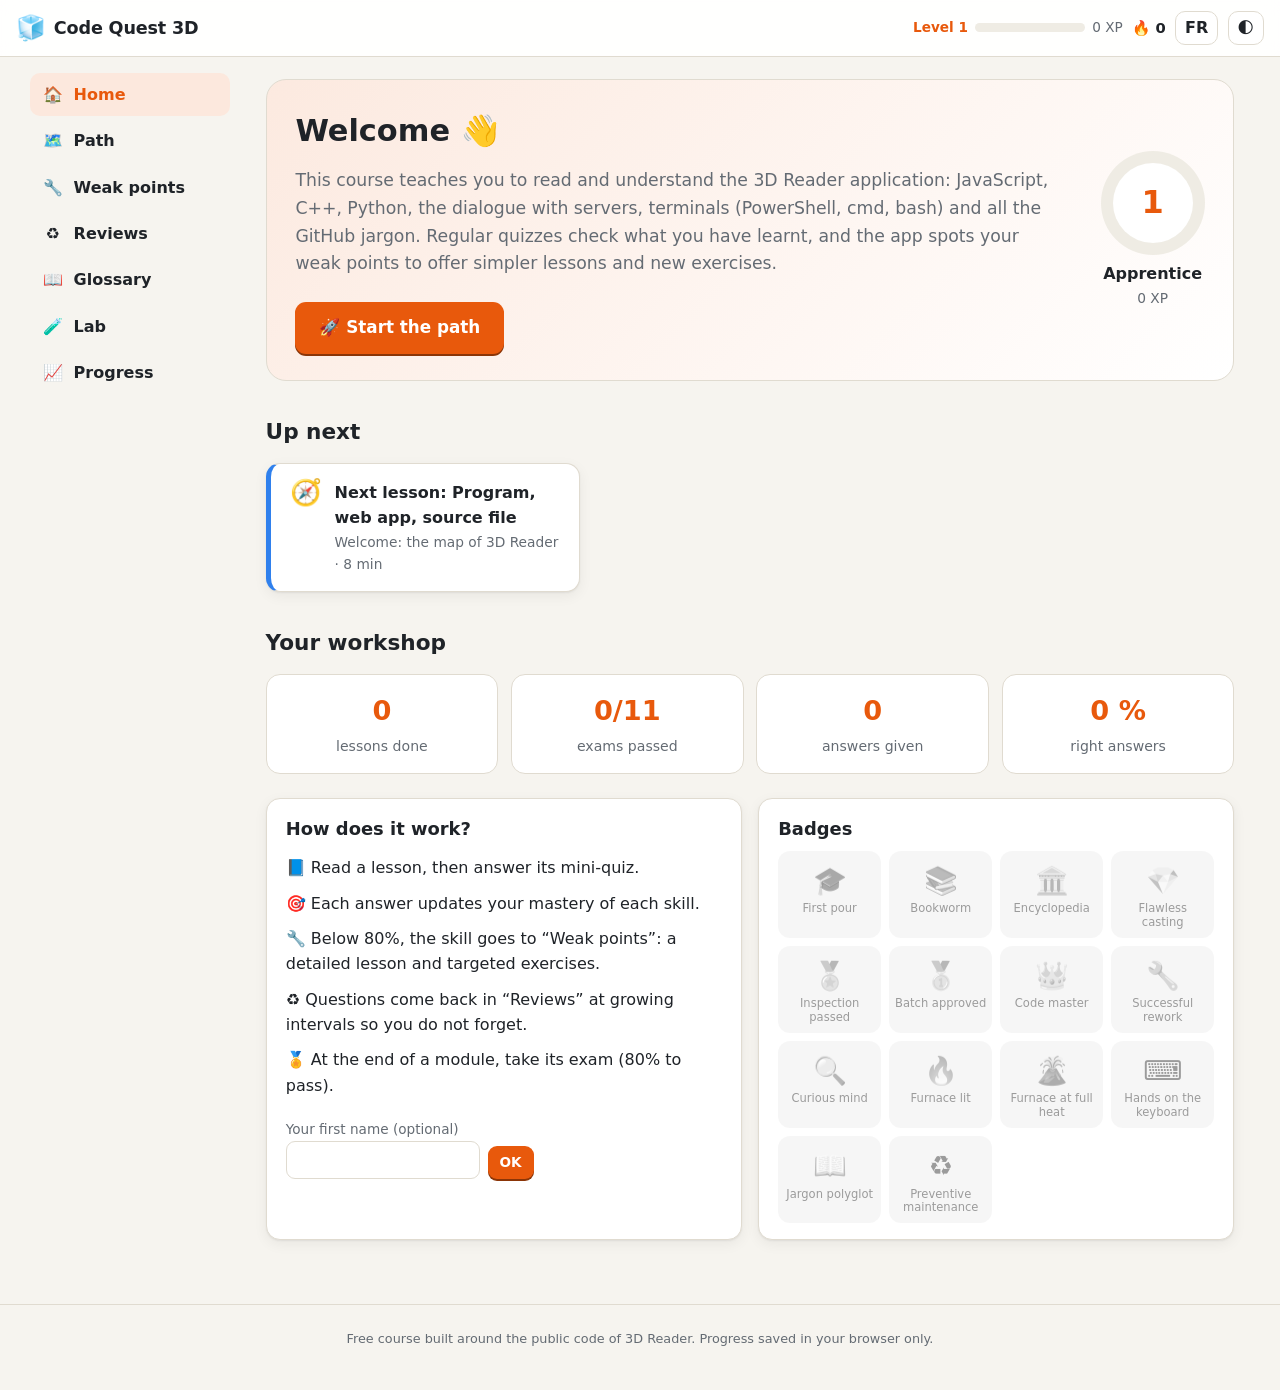
==== formation/index.html @ 5a634fa4 "Add files via upload" ====
<!doctype html>
<html lang="fr">
<head>
  <meta charset="utf-8">
  <meta name="viewport" content="width=device-width, initial-scale=1">
  <title>Code Quest 3D</title>
  <meta name="description" content="Formation ludique pour comprendre l'application 3D Reader : JavaScript, C++, Python, serveurs, terminaux et GitHub.">
  <link rel="icon" href="data:image/svg+xml,<svg xmlns='http://www.w3.org/2000/svg' viewBox='0 0 100 100'><text y='.9em' font-size='90'>🧊</text></svg>">
  <link rel="stylesheet" href="style.css">
</head>
<body>
  <header class="topbar">
    <button type="button" id="menu-btn" class="icon-btn menu-btn" aria-label="Menu">☰</button>
    <a href="#/home" class="brand"><span class="brand-logo" aria-hidden="true">🧊</span><span id="brand-name">Code Quest 3D</span></a>
    <div class="top-right">
      <div id="xp" class="xp"></div>
      <div id="streak" class="streak"></div>
      <button type="button" id="lang-btn" class="icon-btn lang-btn">EN</button>
      <button type="button" id="theme-btn" class="icon-btn" aria-label="Theme">🌓</button>
    </div>
  </header>
  <div class="layout">
    <nav id="nav" class="sidebar" aria-label="Navigation"></nav>
    <main id="view" tabindex="-1"><p class="muted">…</p></main>
  </div>
  <footer id="footer" class="footer"></footer>
  <div id="term-pop" class="term-pop" hidden role="dialog"></div>
  <div id="toasts" class="toasts" aria-live="polite"></div>
  <noscript><p style="padding:2rem">Cette formation a besoin de JavaScript. / This course needs JavaScript.</p></noscript>
  <script type="module" src="js/app.js"></script>
</body>
</html>
---- formation/style.css ----
/* Code Quest 3D — styles. Light by default, dark with the system or the 🌓 button. */
:root {
  --bg: #f6f4ef;
  --bg2: #ffffff;
  --bg3: #efece4;
  --text: #1f2328;
  --muted: #646b73;
  --line: #e0dbd0;
  --brand: #e8590c;
  --brand2: #ffb347;
  --accent: #e8590c;
  --ok: #1a8f4c;
  --ok-bg: #e3f6ea;
  --ko: #c92a2a;
  --ko-bg: #fde8e8;
  --mid: #d08700;
  --mid-bg: #fff3d6;
  --info: #1c6dd0;
  --code-bg: #1e2230;
  --code-text: #e6e9f0;
  --shadow: 0 1px 2px rgb(0 0 0 / 6%), 0 4px 14px rgb(0 0 0 / 6%);
  --radius: 14px;
  --font: system-ui, -apple-system, "Segoe UI", Roboto, Ubuntu, "Helvetica Neue", Arial, sans-serif;
  --mono: ui-monospace, "Cascadia Code", "SF Mono", Menlo, Consolas, "Liberation Mono", monospace;
  color-scheme: light;
}
@media (prefers-color-scheme: dark) {
  :root:not([data-theme="light"]) {
    --bg: #14161b; --bg2: #1c1f26; --bg3: #252932; --text: #e7e9ee; --muted: #9aa3ae; --line: #313642;
    --ok-bg: #133524; --ko-bg: #3b1a1a; --mid-bg: #3a2e10; --code-bg: #0f1117; --shadow: 0 1px 2px rgb(0 0 0 / 40%);
    --ok: #3ccf7a; --ko: #ff6b6b; --mid: #f2b33d; --info: #6aa8ff;
    color-scheme: dark;
  }
}
:root[data-theme="dark"] {
  --bg: #14161b; --bg2: #1c1f26; --bg3: #252932; --text: #e7e9ee; --muted: #9aa3ae; --line: #313642;
  --ok-bg: #133524; --ko-bg: #3b1a1a; --mid-bg: #3a2e10; --code-bg: #0f1117; --shadow: 0 1px 2px rgb(0 0 0 / 40%);
  --ok: #3ccf7a; --ko: #ff6b6b; --mid: #f2b33d; --info: #6aa8ff;
  color-scheme: dark;
}

* { box-sizing: border-box; }
html { scroll-behavior: smooth; }
body { margin: 0; background: var(--bg); color: var(--text); font: 16px/1.6 var(--font); -webkit-font-smoothing: antialiased; }
a { color: var(--info); }
h1 { font-size: 1.9rem; line-height: 1.25; margin: .2em 0 .4em; }
h2 { font-size: 1.35rem; margin: 1.6em 0 .6em; }
h3 { font-size: 1.12rem; margin: 1.3em 0 .4em; }
h4 { font-size: 1rem; margin: 1.1em 0 .3em; }
.muted { color: var(--muted); }
.small { font-size: .86rem; }
.lead { font-size: 1.08rem; color: var(--muted); max-width: 70ch; }
.center { text-align: center; }
code { font-family: var(--mono); font-size: .9em; background: var(--bg3); padding: .1em .35em; border-radius: 5px; }
kbd { font-family: var(--mono); font-size: .85em; border: 1px solid var(--line); border-bottom-width: 2px; border-radius: 5px; padding: .05em .4em; background: var(--bg2); }
table { border-collapse: collapse; width: 100%; margin: 1em 0; font-size: .94rem; }
th, td { border: 1px solid var(--line); padding: .45em .6em; text-align: left; vertical-align: top; }
thead th { background: var(--bg3); }
.table-wrap, .lesson-body table { overflow-x: auto; display: block; }
.lesson-body table { display: table; }
@media (max-width: 700px) { .lesson-body table { display: block; overflow-x: auto; } }

/* ---------------------------------------------------------------- layout */
.topbar { position: sticky; top: 0; z-index: 20; display: flex; align-items: center; gap: .8rem; padding: .55rem 1rem; background: color-mix(in srgb, var(--bg2) 92%, transparent); backdrop-filter: blur(8px); border-bottom: 1px solid var(--line); }
.brand { display: flex; align-items: center; gap: .5rem; font-weight: 800; color: var(--text); text-decoration: none; font-size: 1.1rem; letter-spacing: -.01em; }
.brand-logo { font-size: 1.5rem; }
.top-right { margin-left: auto; display: flex; align-items: center; gap: .6rem; }
.xp { display: flex; align-items: center; gap: .45rem; font-size: .85rem; }
.xp .lvl { font-weight: 700; color: var(--brand); white-space: nowrap; }
.xpbar { width: 110px; height: 9px; background: var(--bg3); border-radius: 99px; overflow: hidden; }
.xpbar i { display: block; height: 100%; background: linear-gradient(90deg, var(--brand), var(--brand2)); border-radius: 99px; transition: width .5s; }
.xpnum { color: var(--muted); white-space: nowrap; }
.streak { font-weight: 700; font-size: .92rem; white-space: nowrap; }
.icon-btn { border: 1px solid var(--line); background: var(--bg2); color: var(--text); border-radius: 10px; height: 34px; min-width: 34px; padding: 0 .55rem; cursor: pointer; font: inherit; font-weight: 700; }
.icon-btn:hover { border-color: var(--brand); }
.menu-btn { display: none; }
.layout { display: grid; grid-template-columns: 220px minmax(0, 1fr); max-width: 1240px; margin: 0 auto; }
.sidebar { position: sticky; top: 56px; align-self: start; display: flex; flex-direction: column; gap: .2rem; padding: 1rem .6rem; height: calc(100vh - 56px); }
.sidebar a { display: flex; align-items: center; gap: .6rem; padding: .55rem .75rem; border-radius: 10px; color: var(--text); text-decoration: none; font-weight: 600; }
.sidebar a:hover { background: var(--bg3); }
.sidebar a.on { background: color-mix(in srgb, var(--brand) 14%, var(--bg2)); color: var(--brand); }
.nav-icon { width: 1.4em; text-align: center; }
.nav-badge { margin-left: auto; font-size: .75rem; background: var(--brand); color: #fff; border-radius: 99px; padding: 0 .45em; min-width: 1.4em; text-align: center; }
.nav-badge:empty { display: none; }
main { padding: 1.4rem 1.6rem 4rem; min-width: 0; outline: none; }
.footer { text-align: center; color: var(--muted); font-size: .8rem; padding: 1.5rem 1rem 2.5rem; border-top: 1px solid var(--line); }

@media (max-width: 860px) {
  .menu-btn { display: inline-block; }
  .layout { grid-template-columns: 1fr; }
  .sidebar { position: fixed; z-index: 30; top: 52px; left: 0; bottom: 0; height: auto; width: 240px; background: var(--bg2); border-right: 1px solid var(--line); transform: translateX(-105%); transition: transform .2s; box-shadow: var(--shadow); }
  body.nav-open .sidebar { transform: none; }
  main { padding: 1rem 16px 4rem; }
  .xpbar, .xpnum { display: none; }
  h1 { font-size: 1.55rem; }
  .brand span:last-child { font-size: 1rem; }
}
@media (max-width: 420px) { #brand-name { display: none; } }

/* ---------------------------------------------------------------- buttons, cards */
.btn { display: inline-flex; align-items: center; justify-content: center; gap: .4rem; border: 0; background: var(--accent); color: #fff; font: inherit; font-weight: 700; padding: .6rem 1.1rem; border-radius: 11px; cursor: pointer; text-decoration: none; box-shadow: 0 2px 0 color-mix(in srgb, var(--accent) 60%, #000); transition: transform .08s, filter .15s; }
.btn:hover { filter: brightness(1.07); }
.btn:active { transform: translateY(2px); box-shadow: none; }
.btn:disabled { opacity: .45; cursor: not-allowed; filter: grayscale(.4); }
.btn.big { font-size: 1.05rem; padding: .8rem 1.5rem; }
.btn.small { font-size: .85rem; padding: .35rem .75rem; border-radius: 9px; }
.btn.ghost { background: var(--bg2); color: var(--text); border: 1px solid var(--line); box-shadow: none; }
.btn.ghost:hover { border-color: var(--accent); }
.btn.danger { background: var(--ko); box-shadow: none; }
.card { background: var(--bg2); border: 1px solid var(--line); border-radius: var(--radius); padding: 1rem 1.2rem; box-shadow: var(--shadow); }
.card h3:first-child, .card h2:first-child { margin-top: 0; }
.grid2 { display: grid; grid-template-columns: repeat(auto-fit, minmax(300px, 1fr)); gap: 1rem; margin-top: 1.5rem; }
.row { display: flex; flex-wrap: wrap; gap: .6rem; align-items: center; }
.chip { display: inline-flex; align-items: center; gap: .3em; font-size: .78rem; font-weight: 600; padding: .15em .6em; border-radius: 99px; background: var(--bg3); color: var(--text); border: 1px solid var(--line); white-space: nowrap; }
button.chip { cursor: pointer; font-family: inherit; }
.chip.on { background: var(--brand); color: #fff; border-color: var(--brand); }
.chip.done { background: var(--ok-bg); color: var(--ok); border-color: transparent; }
.status-weak { --st: var(--ko); }
.status-fragile { --st: var(--mid); }
.status-solid, .status-mastered { --st: var(--ok); }
.status-new { --st: var(--muted); }
.chip[class*="status-"] { border-color: var(--st); }
.warn-box { background: var(--mid-bg); border-radius: 10px; padding: .7rem 1rem; }
ul.plain { list-style: none; padding: 0; margin: 0; }
ul.plain li { padding: .3rem 0; }

/* ---------------------------------------------------------------- home */
.hero { display: flex; gap: 2rem; align-items: center; justify-content: space-between; background: linear-gradient(135deg, color-mix(in srgb, var(--brand) 13%, var(--bg2)), var(--bg2)); border: 1px solid var(--line); border-radius: 20px; padding: 1.6rem 1.8rem; }
.hero .btn { margin-top: .4rem; }
.hero-badge { text-align: center; flex-shrink: 0; }
.ring { --p: 0; width: 104px; height: 104px; border-radius: 50%; display: grid; place-items: center; background: conic-gradient(var(--brand) calc(var(--p) * 1%), var(--bg3) 0); margin: 0 auto .4rem; }
.ring span { width: 80px; height: 80px; border-radius: 50%; background: var(--bg2); display: grid; place-items: center; font-size: 2rem; font-weight: 800; color: var(--brand); }
.rank { font-weight: 700; }
@media (max-width: 640px) { .hero { flex-direction: column-reverse; align-items: stretch; padding: 1.2rem; } }
.recs { display: grid; grid-template-columns: repeat(auto-fill, minmax(280px, 1fr)); gap: .8rem; }
.rec { display: flex; gap: .8rem; align-items: flex-start; text-decoration: none; color: var(--text); border-left: 5px solid var(--accent, var(--brand)); }
a.rec:hover { transform: translateY(-2px); transition: transform .15s; }
.rec.weak { border-left-color: var(--ko); }
.rec.review { border-left-color: var(--info); }
.rec.final { border-left-color: #a855f7; }
.rec-icon { font-size: 1.6rem; line-height: 1; }
.rec-actions { display: flex; gap: .4rem; flex-wrap: wrap; margin-top: .5rem; }
.stats { display: grid; grid-template-columns: repeat(auto-fit, minmax(140px, 1fr)); gap: .8rem; }
.stat { background: var(--bg2); border: 1px solid var(--line); border-radius: var(--radius); padding: .9rem; text-align: center; }
.stat b { display: block; font-size: 1.7rem; color: var(--brand); }
.stat span { color: var(--muted); font-size: .88rem; }
.name-form { margin-top: 1rem; display: flex; gap: .5rem; align-items: end; flex-wrap: wrap; }
.name-form label { display: flex; flex-direction: column; font-size: .85rem; color: var(--muted); }
input[type="text"], input[type="search"], input:not([type]), select { font: inherit; color: var(--text); background: var(--bg2); border: 1px solid var(--line); border-radius: 9px; padding: .45rem .65rem; }
input:focus, select:focus, textarea:focus, button:focus-visible, a:focus-visible { outline: 3px solid color-mix(in srgb, var(--brand) 45%, transparent); outline-offset: 1px; }
.badges { display: grid; grid-template-columns: repeat(auto-fill, minmax(92px, 1fr)); gap: .5rem; }
.badge { text-align: center; padding: .5rem .3rem; border-radius: 12px; background: var(--bg3); filter: grayscale(1); opacity: .45; }
.badge.on { filter: none; opacity: 1; background: color-mix(in srgb, var(--brand2) 25%, var(--bg2)); }
.badge span { font-size: 1.7rem; display: block; }
.badge small { font-size: .72rem; line-height: 1.2; display: block; }

/* ---------------------------------------------------------------- path, module */
.path { list-style: none; padding: 0; margin: 1.2rem 0; position: relative; }
.path::before { content: ""; position: absolute; left: 27px; top: 10px; bottom: 10px; width: 4px; background: var(--line); border-radius: 4px; }
.path-step { position: relative; margin: 0 0 .9rem; }
.path-card { display: flex; gap: .9rem; align-items: center; text-decoration: none; color: var(--text); }
.path-num { position: relative; z-index: 1; flex-shrink: 0; width: 58px; height: 58px; border-radius: 50%; display: grid; place-items: center; font-weight: 800; font-size: 1.2rem; background: var(--bg2); border: 4px solid var(--line); }
.path-step.started .path-num { border-color: var(--accent); }
.path-step.full .path-num, .path-step.passed .path-num { background: var(--accent); color: #fff; border-color: var(--accent); }
.path-icon { font-size: 1.7rem; }
.path-text { flex: 1; display: flex; flex-direction: column; gap: .15rem; background: var(--bg2); border: 1px solid var(--line); border-left: 5px solid var(--accent); border-radius: var(--radius); padding: .7rem 1rem; box-shadow: var(--shadow); }
.path-card:hover .path-text { transform: translateX(3px); transition: transform .15s; }
.meter { position: relative; height: 8px; border-radius: 99px; background: var(--bg3); overflow: visible; margin: .3rem 0; }
.meter i { display: block; height: 100%; border-radius: 99px; background: var(--st, var(--accent)); transition: width .4s; }
.pass-mark { position: absolute; top: -3px; bottom: -3px; width: 2px; background: var(--muted); opacity: .5; }
.crumbs { font-size: .88rem; color: var(--muted); margin-bottom: .5rem; }
.crumbs a { color: var(--muted); }
.module-head { display: flex; gap: 1rem; align-items: center; border-bottom: 4px solid var(--accent); padding-bottom: .8rem; }
.module-icon { font-size: 3rem; }
.lesson-list { list-style: none; padding: 0; margin: 0; display: grid; gap: .4rem; }
.lesson-list a { display: flex; gap: .7rem; align-items: center; padding: .7rem .9rem; border-radius: 12px; background: var(--bg2); border: 1px solid var(--line); text-decoration: none; color: var(--text); }
.lesson-list a:hover { border-color: var(--accent); }
.lesson-list .ls-title { flex: 1; font-weight: 600; }
.lesson-list .done .ls-check { color: var(--ok); font-weight: 800; }
.skill-rows { display: grid; gap: .5rem; }
.skill-row { display: grid; grid-template-columns: minmax(160px, 1.2fr) 2fr auto; gap: .8rem; align-items: center; background: var(--bg2); border: 1px solid var(--line); border-radius: 12px; padding: .55rem .8rem; }
.skill-name { display: flex; flex-direction: column; line-height: 1.3; }
.skill-actions { display: flex; gap: .3rem; }
@media (max-width: 600px) { .skill-row { grid-template-columns: 1fr auto; } .skill-row .meter { grid-column: 1 / -1; grid-row: 2; } }
.exam-card { display: flex; gap: 1rem; align-items: center; justify-content: space-between; flex-wrap: wrap; margin-top: 1.6rem; border-left: 5px solid var(--accent); }
.module-skills { margin: .6rem 0; }
.module-skills summary { cursor: pointer; font-weight: 700; }
.module-skills .skill-rows { margin-top: .7rem; }

/* ---------------------------------------------------------------- lesson */
.lesson { max-width: 860px; }
.lesson-head { border-bottom: 4px solid var(--accent); padding-bottom: .8rem; margin-bottom: 1rem; }
.lesson-meta { display: flex; flex-wrap: wrap; gap: .4rem; align-items: center; }
.deep-toggle { margin-top: .7rem; }
.lesson-body { font-size: 1.02rem; }
.lesson-body p, .lesson-body li { max-width: 75ch; }
.lesson-body h3 { color: var(--accent); filter: brightness(.85); }
:root[data-theme="dark"] .lesson-body h3 { filter: brightness(1.3); }
.lesson-body img { max-width: 100%; }
.lesson-quiz { margin-top: 2rem; text-align: center; border-top: 4px solid var(--accent); }
.lesson-quiz h2 { margin-top: 0; }
.lesson-nav { display: flex; justify-content: space-between; gap: .6rem; margin-top: 1.5rem; flex-wrap: wrap; }
.lesson-nav .btn { max-width: 48%; white-space: normal; text-align: left; }
@media (max-width: 600px) { .lesson-nav .btn { max-width: 100%; flex: 1 1 100%; } }
.callout { border-radius: 12px; padding: .8rem 1rem .8rem 3rem; margin: 1.1rem 0; position: relative; background: var(--bg3); border: 1px solid var(--line); }
.callout::before { position: absolute; left: .9rem; top: .75rem; font-size: 1.3rem; }
.callout > :first-child { margin-top: 0; }
.callout > :last-child { margin-bottom: 0; }
.callout.tip { background: color-mix(in srgb, var(--ok) 10%, var(--bg2)); border-color: color-mix(in srgb, var(--ok) 35%, transparent); }
.callout.tip::before { content: "💡"; }
.callout.warn { background: color-mix(in srgb, var(--ko) 9%, var(--bg2)); border-color: color-mix(in srgb, var(--ko) 35%, transparent); }
.callout.warn::before { content: "⚠️"; }
.callout.analogy { background: color-mix(in srgb, #a855f7 10%, var(--bg2)); border-color: color-mix(in srgb, #a855f7 35%, transparent); }
.callout.analogy::before { content: "🧠"; }
.callout.project { background: color-mix(in srgb, var(--brand) 10%, var(--bg2)); border-color: color-mix(in srgb, var(--brand) 40%, transparent); }
.callout.project::before { content: "🧊"; }
.callout.info { background: color-mix(in srgb, var(--info) 9%, var(--bg2)); border-color: color-mix(in srgb, var(--info) 35%, transparent); }
.callout.info::before { content: "ℹ️"; }
.deep-banner::before { content: "🧩"; }
.term { border-bottom: 2px dotted var(--brand); cursor: help; }
.term:hover { background: color-mix(in srgb, var(--brand) 12%, transparent); }
.term-pop { position: absolute; z-index: 50; background: var(--bg2); border: 1px solid var(--line); border-radius: 12px; padding: .8rem 1rem; box-shadow: 0 10px 30px rgb(0 0 0 / 20%); font-size: .92rem; }
.term-pop p { margin: .35rem 0; }
details { margin: 1rem 0; }
details > summary { cursor: pointer; font-weight: 700; }
.lesson-body details { background: var(--bg2); border: 1px solid var(--line); border-radius: 12px; padding: .6rem 1rem; }
.compare { display: grid; grid-template-columns: repeat(auto-fit, minmax(230px, 1fr)); gap: .6rem; margin: 1rem 0; }
.compare > figure { margin: 0; }
ol.notes { background: var(--bg2); border: 1px solid var(--line); border-radius: 12px; padding: .7rem 1rem .7rem 2.4rem; margin-top: -.4rem; }
ol.notes li { margin: .25rem 0; }
ol.notes li::marker { font-weight: 800; color: var(--brand); }

/* ---------------------------------------------------------------- code */
figure.code { margin: 1rem 0; background: var(--code-bg); border-radius: 12px; overflow: hidden; color: var(--code-text); }
figure.code figcaption { display: flex; justify-content: space-between; align-items: center; font: 600 .78rem var(--mono); color: #aab3c5; padding: .4rem .8rem; background: rgb(255 255 255 / 5%); border-bottom: 1px solid rgb(255 255 255 / 7%); }
figure.code .copy { background: none; border: 0; color: #aab3c5; cursor: pointer; font-size: 1rem; }
figure.code pre { margin: 0; padding: .8rem 1rem; overflow-x: auto; font: .86rem/1.55 var(--mono); }
figure.code code { background: none; padding: 0; font-size: inherit; color: inherit; }
.tok-kw { color: #c792ea; }
.tok-str { color: #c3e88d; }
.tok-num { color: #f78c6c; }
.tok-com { color: #7f8aa3; font-style: italic; }
.tok-fn { color: #82aaff; }
.tok-type { color: #ffcb6b; }
.tok-var { color: #89ddff; }
.tok-add { color: #9be59b; background: rgb(46 160 67 / 18%); display: inline-block; width: 100%; }
.tok-del { color: #ffa7a7; background: rgb(248 81 73 / 18%); display: inline-block; width: 100%; }
.tok-meta { color: #89ddff; }
.marker { display: inline-grid; place-items: center; width: 1.35em; height: 1.35em; border-radius: 50%; background: var(--brand); color: #fff; font: 700 .72rem var(--font); font-style: normal; vertical-align: middle; margin: 0 .15em; }

/* sandbox */
.playground { margin: 1.1rem 0; border-radius: 12px; overflow: hidden; border: 2px solid color-mix(in srgb, #f7df1e 60%, var(--line)); background: var(--code-bg); }
.pg-head { display: flex; justify-content: space-between; align-items: center; gap: .5rem; padding: .4rem .6rem .4rem .9rem; background: color-mix(in srgb, #f7df1e 18%, var(--code-bg)); color: #f3f3f3; font-weight: 700; font-size: .85rem; }
.pg-actions { display: flex; gap: .35rem; }
.pg-head .btn.ghost { background: transparent; color: #eee; border-color: rgb(255 255 255 / 25%); }
.pg-editor { position: relative; font: .86rem/1.55 var(--mono); }
.pg-editor pre, .pg-editor textarea { margin: 0; padding: .8rem 1rem; font: inherit; white-space: pre; tab-size: 2; overflow: hidden; }
.pg-hl { position: absolute; inset: 0; pointer-events: none; color: var(--code-text); }
.pg-hl code { background: none; padding: 0; font-size: inherit; }
.pg-editor textarea { position: relative; display: block; width: 100%; min-height: 4em; resize: none; border: 0; background: transparent; color: transparent; caret-color: #fff; outline: none; overflow-x: auto; }
.pg-editor textarea::selection { background: rgb(130 170 255 / 35%); color: transparent; }
.pg-out { font: .84rem/1.5 var(--mono); background: #0b0d12; color: #d8dee9; padding: .6rem 1rem; min-height: 2.4em; border-top: 1px solid rgb(255 255 255 / 8%); white-space: pre-wrap; word-break: break-word; }
.pg-line::before { content: "› "; color: #5c6370; }
.pg-line.error { color: #ff8a8a; }
.pg-line.warn { color: #ffd479; }
.pg-out .muted, .pg-line.muted { color: #7f8aa3; }

/* terminal */
.terminal-widget { margin: 1.2rem 0; }
.term-intro { margin: 0 0 .5rem; }
.missions { list-style: none; padding: .6rem .9rem; margin: 0 0 .6rem; background: var(--bg2); border: 1px solid var(--line); border-radius: 12px; font-size: .93rem; }
.missions li { padding: .15rem 0; color: var(--muted); }
.missions li.current { color: var(--text); font-weight: 700; }
.missions li.done { color: var(--ok); }
.missions li.all-done { color: var(--brand); font-weight: 800; }
.term-window { border-radius: 12px; overflow: hidden; box-shadow: var(--shadow); border: 1px solid #000; }
.term-bar { display: flex; align-items: center; gap: .6rem; padding: .35rem .7rem; background: #2b2f3a; color: #cfd5e0; font-size: .8rem; }
.term-bar .dots { display: flex; gap: 5px; }
.term-bar .dots i { width: 11px; height: 11px; border-radius: 50%; background: #ff5f57; }
.term-bar .dots i:nth-child(2) { background: #febc2e; }
.term-bar .dots i:nth-child(3) { background: #28c840; }
.term-reset { margin-left: auto; background: none; border: 0; color: #cfd5e0; cursor: pointer; font-size: 1rem; }
.term-screen { background: #0c0c0c; color: #cccccc; font: .84rem/1.45 var(--mono); padding: .6rem .8rem; height: 320px; overflow-y: auto; cursor: text; }
.shell-powershell .term-screen { background: #012456; color: #eeedf0; }
.shell-bash .term-screen { background: #300a24; color: #f2f2f2; }
.term-screen pre { margin: 0; white-space: pre-wrap; word-break: break-word; font: inherit; }
.term-screen pre.err { color: #ff6b6b; }
.shell-powershell .term-screen pre.err { color: #ff8c8c; background: rgb(0 0 0 / 15%); }
.term-screen pre.ok { color: #5af78e; font-weight: 700; }
.term-screen pre.warn { color: #ffd479; }
.term-screen pre.muted { color: #8b8b8b; }
.shell-bash .term-prompt, .shell-bash pre.cmdline { color: #8ae234; }
.term-line { display: flex; align-items: baseline; }
.term-prompt { white-space: pre; }
.term-line input { flex: 1; min-width: 4ch; background: transparent; border: 0; padding: 0; color: inherit; font: inherit; outline: none; caret-color: currentColor; border-radius: 0; }
.term-line input:focus { outline: none; }
.term-tip { font-size: .8rem; margin-top: .35rem; }

/* flow diagram */
.flow-widget, .flow-wrap { margin: 1.2rem 0; }
.flow-stage { --cols: 3; position: relative; background: var(--bg2); border: 1px solid var(--line); border-radius: 14px; padding: .8rem .4rem 1rem; overflow-x: auto; }
.flow-actors, .flow-lanes { display: grid; grid-template-columns: repeat(var(--cols), minmax(88px, 1fr)); min-width: calc(var(--cols) * 92px); }
.flow-actor { text-align: center; font-weight: 700; font-size: .85rem; padding: .3rem; border-radius: 10px; transition: background .2s, transform .2s; line-height: 1.25; }
.flow-icon { display: block; font-size: 1.6rem; }
.flow-actor.speaking { background: color-mix(in srgb, var(--brand) 18%, transparent); transform: scale(1.06); }
.flow-actor.listening { background: color-mix(in srgb, var(--info) 18%, transparent); transform: scale(1.06); }
.flow-lanes { position: absolute; inset: 4.8rem .4rem 1rem; pointer-events: none; }
.flow-lanes i { justify-self: center; width: 2px; background: repeating-linear-gradient(to bottom, var(--line) 0 6px, transparent 6px 11px); }
.flow-steps { position: relative; list-style: none; padding: 0; margin: .5rem 0 0; display: grid; gap: .35rem; min-width: calc(var(--cols) * 92px); }
.flow-step { display: grid; grid-template-columns: repeat(var(--cols), minmax(88px, 1fr)); cursor: pointer; transition: opacity .3s; }
.flow-arrow { grid-column: calc(var(--a) + 1) / calc(var(--b) + 2); margin: 0 calc(50% / (var(--b) - var(--a) + 1)); position: relative; height: 2.1rem; display: flex; align-items: flex-start; justify-content: center; border-bottom: 3px solid var(--muted); }
.flow-step.self .flow-arrow { margin: 0 10%; border: 3px solid var(--muted); border-top: 0; border-radius: 0 0 12px 12px; }
.flow-arrow::after { content: ""; position: absolute; bottom: -8px; right: -2px; border: 6.5px solid transparent; border-left: 10px solid var(--muted); border-right: 0; }
.flow-step.back .flow-arrow::after { right: auto; left: -2px; border-left: 0; border-right: 10px solid var(--muted); }
.flow-step.self .flow-arrow::after { display: none; }
.flow-label { font-size: .78rem; font-weight: 600; background: var(--bg2); padding: 0 .35rem; border-radius: 6px; white-space: nowrap; overflow: hidden; text-overflow: ellipsis; max-width: 100%; }
.flow-dot { position: absolute; bottom: -7px; left: 0; width: 11px; height: 11px; border-radius: 50%; background: var(--brand); opacity: 0; }
.flow-step.back .flow-dot { left: auto; right: 0; }
.flow-step.future { opacity: .28; }
.flow-step.seen .flow-arrow { border-color: var(--ok); }
.flow-step.seen .flow-arrow::after { border-left-color: var(--ok); }
.flow-step.back.seen .flow-arrow::after { border-right-color: var(--ok); border-left-color: transparent; }
.flow-step.active .flow-arrow { border-color: var(--brand); }
.flow-step.active .flow-arrow::after { border-left-color: var(--brand); }
.flow-step.back.active .flow-arrow::after { border-right-color: var(--brand); border-left-color: transparent; }
.flow-step.active .flow-label { color: var(--brand); }
.flow-step.active .flow-dot { animation: travel 1.1s ease-in-out forwards; }
.flow-step.back.active .flow-dot { animation-name: travel-back; }
@keyframes travel { from { left: 0; opacity: 1; } to { left: calc(100% - 11px); opacity: 1; } }
@keyframes travel-back { from { right: 0; opacity: 1; } to { right: calc(100% - 11px); opacity: 1; } }
.flow-detail { min-height: 4.2rem; margin-top: .6rem; padding: .7rem 1rem; border-radius: 12px; background: var(--bg3); font-size: .95rem; }
.flow-detail div { margin-top: .3rem; }
.flow-controls { display: flex; gap: .4rem; align-items: center; margin-top: .5rem; flex-wrap: wrap; }

/* ---------------------------------------------------------------- quiz */
.quiz { max-width: 780px; margin: 0 auto; }
.quiz-head { display: flex; justify-content: space-between; align-items: center; gap: 1rem; }
.quiz-progress-label { font-weight: 700; }
.quiz-bar { height: 10px; background: var(--bg3); border-radius: 99px; overflow: hidden; margin: .7rem 0 1rem; }
.quiz-bar i { display: block; height: 100%; background: linear-gradient(90deg, var(--accent), var(--brand2)); transition: width .4s; }
.question { padding: 1.2rem 1.3rem; }
.q-head { display: flex; justify-content: space-between; font-size: .78rem; text-transform: uppercase; letter-spacing: .05em; color: var(--muted); font-weight: 700; }
.q-level { color: var(--mid); letter-spacing: .1em; }
.q-prompt { font-size: 1.12rem; font-weight: 600; margin: .5rem 0 .8rem; }
.choices { display: grid; gap: .5rem; }
.choices.tf { grid-template-columns: 1fr 1fr; }
.choice { display: flex; gap: .7rem; align-items: flex-start; text-align: left; width: 100%; font: inherit; color: var(--text); background: var(--bg2); border: 2px solid var(--line); border-radius: 12px; padding: .7rem .9rem; cursor: pointer; transition: border-color .15s, background .15s; }
.choice:hover:not(:disabled) { border-color: var(--accent); }
.choice.picked { border-color: var(--accent); background: color-mix(in srgb, var(--accent) 9%, var(--bg2)); }
.choice.right { border-color: var(--ok); background: var(--ok-bg); }
.choice.wrong { border-color: var(--ko); background: var(--ko-bg); }
.choice:disabled { cursor: default; }
.choice .box { font-size: 1.1rem; line-height: 1.4; color: var(--accent); }
.choices.tf .choice { justify-content: center; font-weight: 700; }
.fill-input { font-family: var(--mono) !important; min-width: 9ch; border: 2px solid var(--accent) !important; }
figure.code .fill-input { background: #2a2f40; color: #fff; padding: .05rem .4rem; border-radius: 6px; }
.fill-line { margin: .6rem 0; }
.fill-input.right { border-color: var(--ok) !important; }
.fill-input.wrong { border-color: var(--ko) !important; }
.expected { color: var(--ok); font-weight: 700; }
figure.code .expected code { color: #9be59b; }
.order-list { list-style: none; padding: 0; margin: 0; display: grid; gap: .4rem; counter-reset: ord; }
.order-list li { counter-increment: ord; display: flex; align-items: center; gap: .6rem; background: var(--bg2); border: 2px solid var(--line); border-radius: 12px; padding: .5rem .6rem; cursor: grab; }
.order-list li::before { content: counter(ord); font-weight: 800; color: var(--accent); min-width: 1.2em; }
.order-list li.dragging { opacity: .5; }
.order-list li.right { border-color: var(--ok); background: var(--ok-bg); }
.order-list li.wrong { border-color: var(--ko); background: var(--ko-bg); }
.order-list .txt { flex: 1; }
.order-list .grip { color: var(--muted); }
.order-list .moves { display: flex; gap: .2rem; }
.mv { border: 1px solid var(--line); background: var(--bg3); color: var(--text); border-radius: 7px; width: 30px; height: 28px; cursor: pointer; }
.mv:disabled { opacity: .3; cursor: default; }
.should { font-weight: 700; color: var(--ko); font-size: .85rem; }
.match { display: grid; gap: .5rem; }
.match-row { display: grid; grid-template-columns: 1fr 1.2fr; gap: .6rem; align-items: center; background: var(--bg2); border: 1px solid var(--line); border-radius: 12px; padding: .5rem .7rem; }
.match-row select { width: 100%; }
.match-row select.right { border: 2px solid var(--ok); }
.match-row select.wrong { border: 2px solid var(--ko); }
.match-row .expected { grid-column: 1 / -1; font-size: .9rem; }
@media (max-width: 560px) { .match-row { grid-template-columns: 1fr; } }
figure.code.lines pre { padding: .4rem 0; }
.code-line { display: block; width: 100%; text-align: left; font: inherit; color: inherit; background: none; border: 0; padding: 0 1rem 0 0; cursor: pointer; white-space: pre; border-left: 4px solid transparent; }
.code-line:hover:not(:disabled) { background: rgb(255 255 255 / 7%); }
.code-line.picked { background: rgb(130 170 255 / 20%); border-left-color: #82aaff; }
.code-line.right { background: rgb(46 160 67 / 30%); border-left-color: #3ccf7a; }
.code-line.wrong { background: rgb(248 81 73 / 30%); border-left-color: #ff6b6b; }
.code-line .ln { display: inline-block; width: 2.6em; text-align: right; padding-right: .8em; color: #5c6370; user-select: none; }
.q-hint { margin: .8rem 0 0; font-size: .95rem; }
.q-actions { margin-top: 1rem; }
.q-feedback:empty { display: none; }
.q-feedback { margin-top: 1rem; border-radius: 12px; padding: .8rem 1rem; animation: pop .25s ease-out; }
.q-feedback.ok { background: var(--ok-bg); border: 1px solid color-mix(in srgb, var(--ok) 40%, transparent); }
.q-feedback.ko { background: var(--mid-bg); border: 1px solid color-mix(in srgb, var(--mid) 40%, transparent); }
.fb-title { font-weight: 800; margin-bottom: .2rem; }
.quiz-next { margin-top: 1rem; text-align: right; }
@keyframes pop { from { transform: scale(.97); opacity: 0; } to { transform: none; opacity: 1; } }

.result { max-width: 760px; margin: 0 auto; text-align: center; }
.score-ring { --p: 0; width: 140px; height: 140px; border-radius: 50%; margin: .5rem auto; display: grid; place-items: center; background: conic-gradient(var(--c) calc(var(--p) * 1%), var(--bg3) 0); }
.score-ring.ok { --c: var(--ok); }
.score-ring.mid { --c: var(--mid); }
.score-ring.ko { --c: var(--ko); }
.score-ring span { width: 108px; height: 108px; border-radius: 50%; background: var(--bg2); display: grid; place-items: center; font-size: 2rem; font-weight: 800; }
.big-text { font-size: 1.15rem; }
.exam-verdict { font-weight: 800; font-size: 1.1rem; }
.exam-verdict.ok { color: var(--ok); }
.exam-verdict.ko { color: var(--ko); }
.new-badge { font-weight: 700; color: var(--brand); }
.skill-results { display: grid; gap: .35rem; text-align: left; }
.sk { display: flex; justify-content: space-between; padding: .45rem .8rem; border-radius: 10px; background: var(--bg3); }
.sk.ok { background: var(--ok-bg); }
.sk.ko { background: var(--ko-bg); }
.sk.mid { background: var(--mid-bg); }
.to-work { display: grid; gap: .5rem; text-align: left; }
.result-actions { display: flex; gap: .5rem; justify-content: center; flex-wrap: wrap; margin-top: 1.5rem; }

/* ---------------------------------------------------------------- other pages */
.boxes { display: grid; grid-template-columns: repeat(6, 1fr); gap: .5rem; margin-top: 1.2rem; text-align: center; }
.box-col { background: var(--bg2); border: 1px solid var(--line); border-radius: 12px; padding: .7rem .3rem; }
.box-n { font-size: 1.5rem; font-weight: 800; color: var(--info); }
.glossary-tools { display: flex; flex-direction: column; gap: .6rem; }
.glossary-tools input { max-width: 420px; }
.chips { display: flex; flex-wrap: wrap; gap: .35rem; }
.glossary { display: grid; grid-template-columns: repeat(auto-fill, minmax(280px, 1fr)); gap: .7rem; }
.gloss h3 { margin: 0 0 .3rem; }
.gloss p { margin: .5rem 0 0; font-size: .95rem; }
.tabs { display: flex; gap: .3rem; margin: .6rem 0; }
.tab { padding: .4rem .9rem; border-radius: 10px 10px 0 0; border: 1px solid var(--line); border-bottom: 0; background: var(--bg3); color: var(--text); text-decoration: none; font-weight: 700; }
.tab.on { background: var(--brand); color: #fff; border-color: var(--brand); }
table.cheats code { white-space: nowrap; }
.level-card { display: flex; gap: 1.2rem; align-items: center; }
.level-card h2 { margin: 0; }
.heat { display: grid; grid-template-columns: repeat(14, 1fr); gap: 4px; max-width: 520px; }
.heat i { aspect-ratio: 1; border-radius: 4px; background: color-mix(in srgb, var(--brand) calc(var(--v) * 100%), var(--bg3)); }
.exams li { border-bottom: 1px solid var(--line); }

/* ---------------------------------------------------------------- toasts, confetti */
.toasts { position: fixed; z-index: 60; right: 16px; bottom: 16px; display: flex; flex-direction: column; gap: .4rem; align-items: flex-end; pointer-events: none; }
.toast { background: var(--text); color: var(--bg); font-weight: 700; border-radius: 10px; padding: .5rem .9rem; box-shadow: var(--shadow); animation: pop .2s; transition: opacity .5s, transform .5s; }
.toast.ok { background: var(--ok); color: #fff; }
.toast.ko { background: var(--ko); color: #fff; }
.toast.badge { background: linear-gradient(90deg, var(--brand), var(--brand2)); color: #fff; }
.toast.out { opacity: 0; transform: translateY(10px); }
.confetti { position: fixed; inset: 0; pointer-events: none; z-index: 70; overflow: hidden; }
.confetti i { position: absolute; top: -12px; width: 9px; height: 14px; border-radius: 2px; animation: fall 2.6s ease-in forwards; }
@keyframes fall { to { transform: translateY(105vh) rotate(720deg); } }
@media (prefers-reduced-motion: reduce) { * { animation: none !important; transition: none !important; } }

/* JSON lab */
.jsonlab { margin: 1.2rem 0; }
.jl-grid { display: grid; grid-template-columns: minmax(0, 1.3fr) minmax(0, 1fr); gap: .7rem; align-items: start; }
@media (max-width: 760px) { .jl-grid { grid-template-columns: 1fr; } }
.jl-edit { border-radius: 12px; overflow: hidden; border: 2px solid color-mix(in srgb, var(--info) 50%, var(--line)); background: var(--code-bg); }
.jl-edit .pg-head { background: color-mix(in srgb, var(--info) 22%, var(--code-bg)); }
.jl-errline { background: rgb(248 81 73 / 28%); box-shadow: -4px 0 0 #ff6b6b; }
.jl-status { font: 600 .86rem/1.45 var(--font); padding: .55rem .9rem; }
.jl-status.ok { background: #12351f; color: #7ee2a3; }
.jl-status.ko { background: #3b1717; color: #ffb3b3; }
.jl-warn { color: #ffd479; font-weight: 500; margin-top: .2rem; }
.jl-status.shake { animation: shake .35s; }
@keyframes shake { 25% { transform: translateX(-4px); } 75% { transform: translateX(4px); } }
.jl-tree { background: var(--bg2); border: 1px solid var(--line); border-radius: 12px; padding: .6rem .8rem; font: .84rem/1.5 var(--mono); max-height: 460px; overflow: auto; }
.jl-tree-title { font: 700 .8rem var(--font); text-transform: uppercase; letter-spacing: .05em; color: var(--muted); margin-bottom: .3rem; }
.jl-tree details, .lesson-body .jl-tree details { margin: 0; padding: 0; border: 0; background: none; }
.jl-tree summary { font-weight: 500; }
.jt-kids { padding-left: 1.1rem; border-left: 1px dashed var(--line); margin-left: .3rem; }
.jt-key { color: var(--brand); font-weight: 700; }
.jt-colon { color: var(--muted); }
.jt-type { color: var(--muted); font-size: .78em; }
.jt-string { color: var(--ok); }
.jt-number { color: #c2410c; }
.jt-boolean, .jt-null { color: #9333ea; }
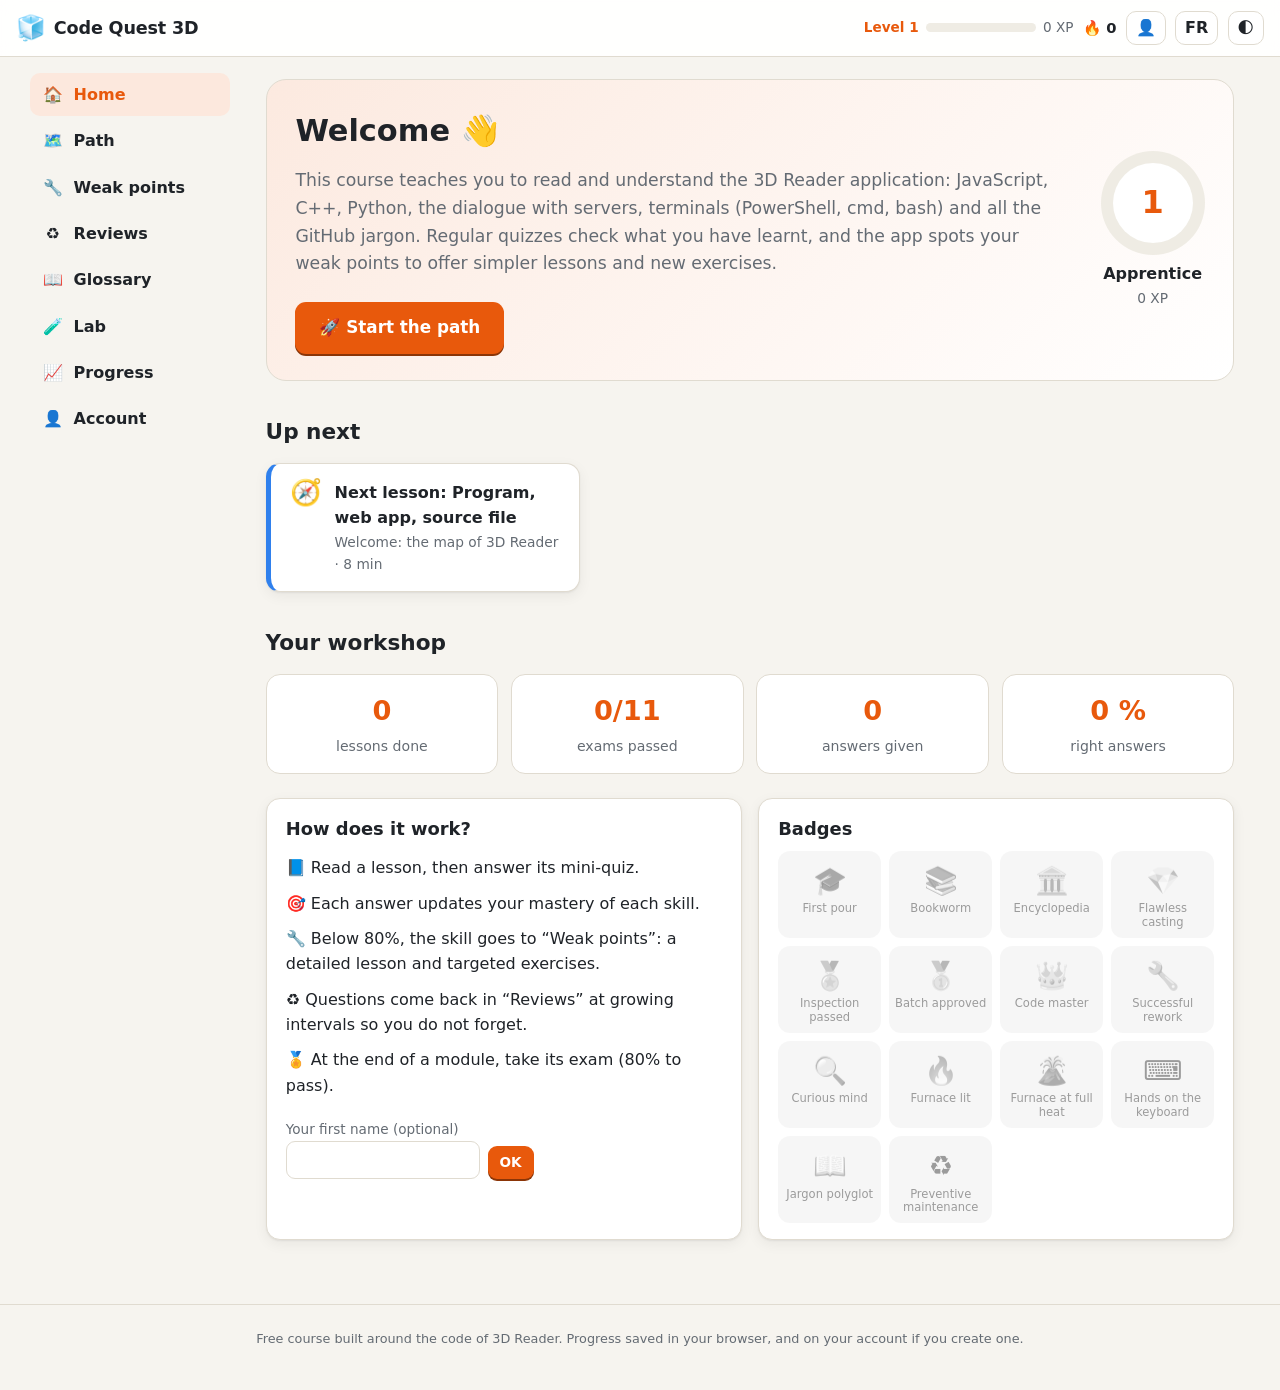
==== commit 2d9643bb: "Add files via upload" ====
--- a/formation/index.html
+++ b/formation/index.html
@@ -15,6 +15,7 @@
     <div class="top-right">
       <div id="xp" class="xp"></div>
       <div id="streak" class="streak"></div>
+      <a href="#/account" id="account-btn" class="icon-btn account-btn" aria-label="Compte">👤</a>
       <button type="button" id="lang-btn" class="icon-btn lang-btn">EN</button>
       <button type="button" id="theme-btn" class="icon-btn" aria-label="Theme">🌓</button>
     </div>
--- a/formation/style.css
+++ b/formation/style.css
@@ -470,3 +470,26 @@
 .jt-string { color: var(--ok); }
 .jt-number { color: #c2410c; }
 .jt-boolean, .jt-null { color: #9333ea; }
+
+/* account */
+.account-btn { text-decoration: none; display: inline-grid; place-items: center; }
+.account-btn.signed { border-color: var(--ok); }
+.account-form { max-width: 460px; }
+.account-form .tabs { margin-top: 0; }
+.account-form button.tab { font: inherit; font-weight: 700; cursor: pointer; }
+.account-form form { display: grid; gap: .7rem; margin-top: .4rem; }
+.account-form label { display: grid; gap: .25rem; font-weight: 600; font-size: .92rem; }
+.account-form input[type="email"], .account-form input[type="password"] { font: inherit; color: var(--text); background: var(--bg2); border: 1px solid var(--line); border-radius: 9px; padding: .55rem .7rem; }
+.acc-msg:empty { display: none; }
+.acc-msg { margin: 0; padding: .5rem .7rem; border-radius: 9px; font-size: .92rem; }
+.acc-msg.ko { background: var(--ko-bg); color: var(--ko); }
+.acc-msg.ok { background: var(--ok-bg); color: var(--ok); }
+.acc-or { display: flex; align-items: center; gap: .6rem; color: var(--muted); margin: 1rem 0 .6rem; font-size: .85rem; }
+.acc-or::before, .acc-or::after { content: ""; flex: 1; height: 1px; background: var(--line); }
+.btn.google { width: 100%; }
+.account-card { max-width: 620px; }
+.acc-sync { font-weight: 700; }
+.acc-sync.status-synced { color: var(--ok); }
+.acc-sync.status-error, .acc-sync.status-offline { color: var(--ko); }
+.danger-zone { max-width: 620px; margin-top: 1rem; }
+.danger-zone summary { color: var(--ko); }
